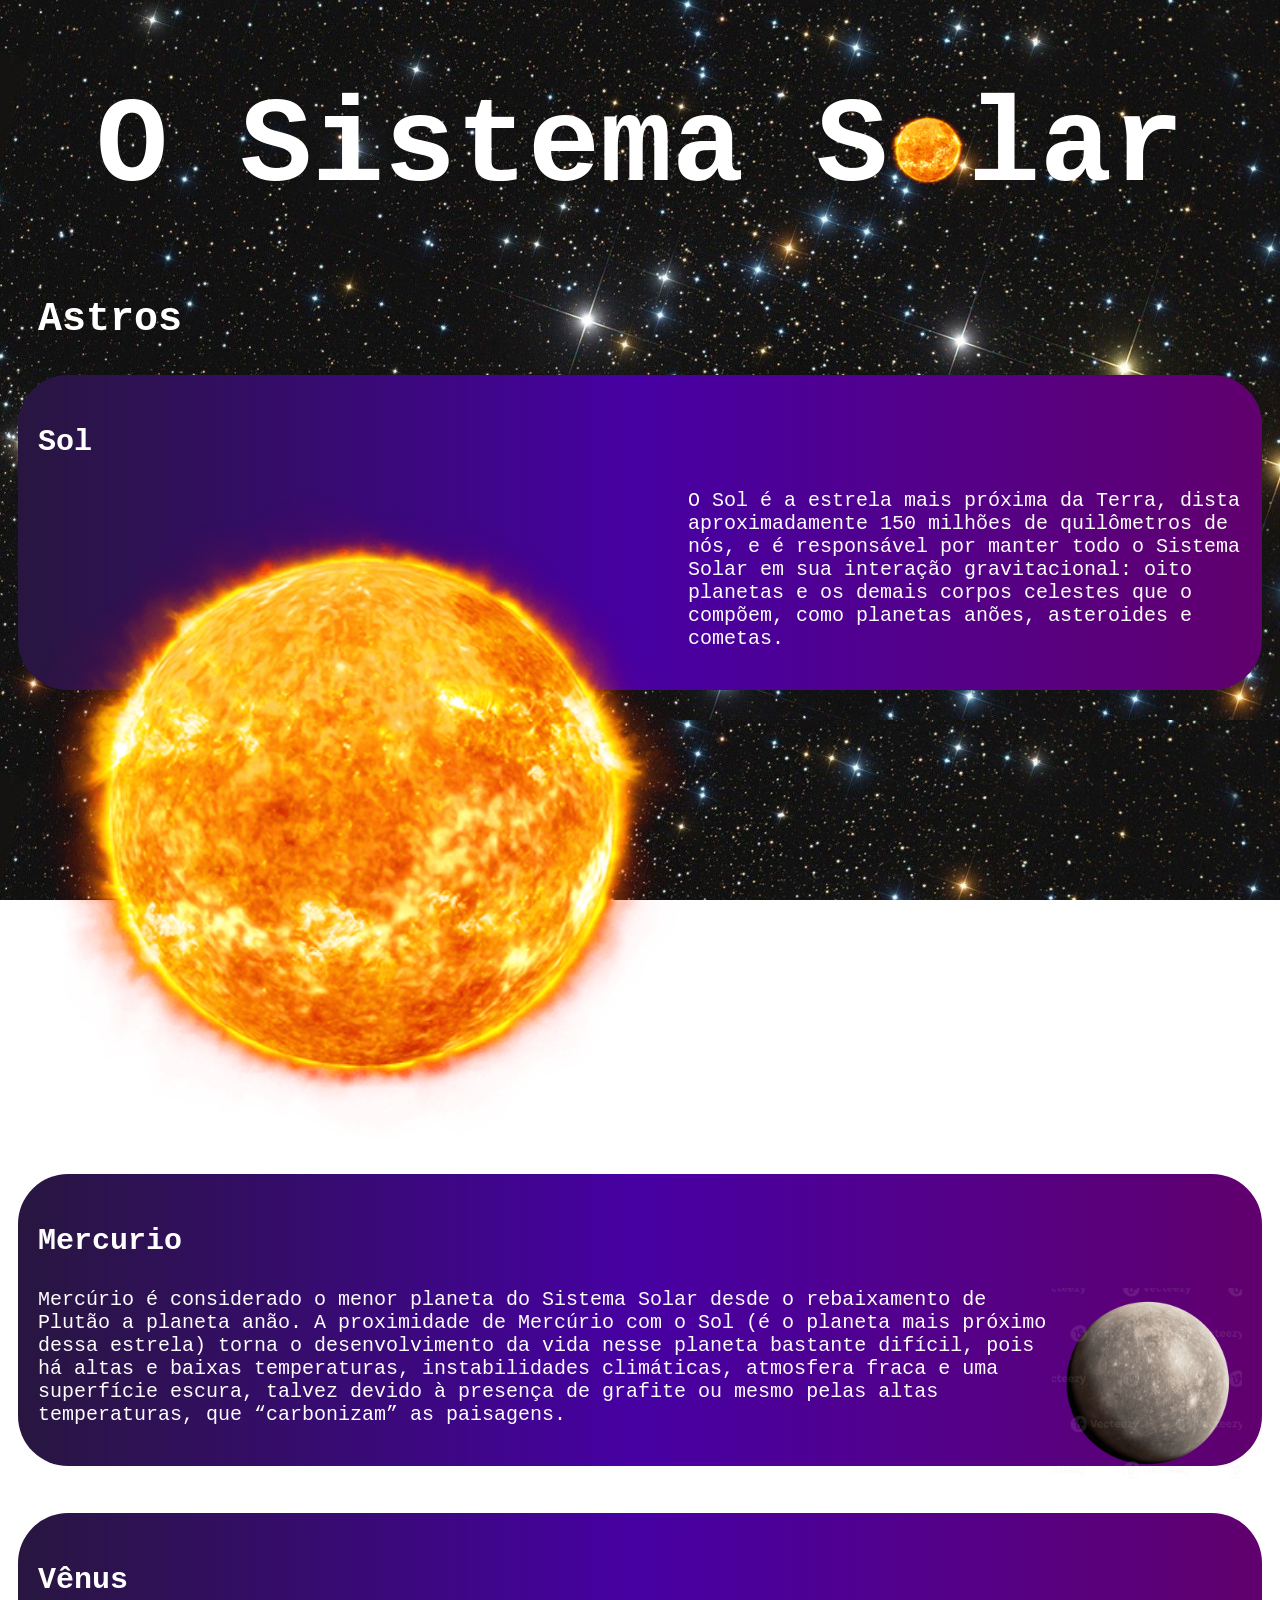
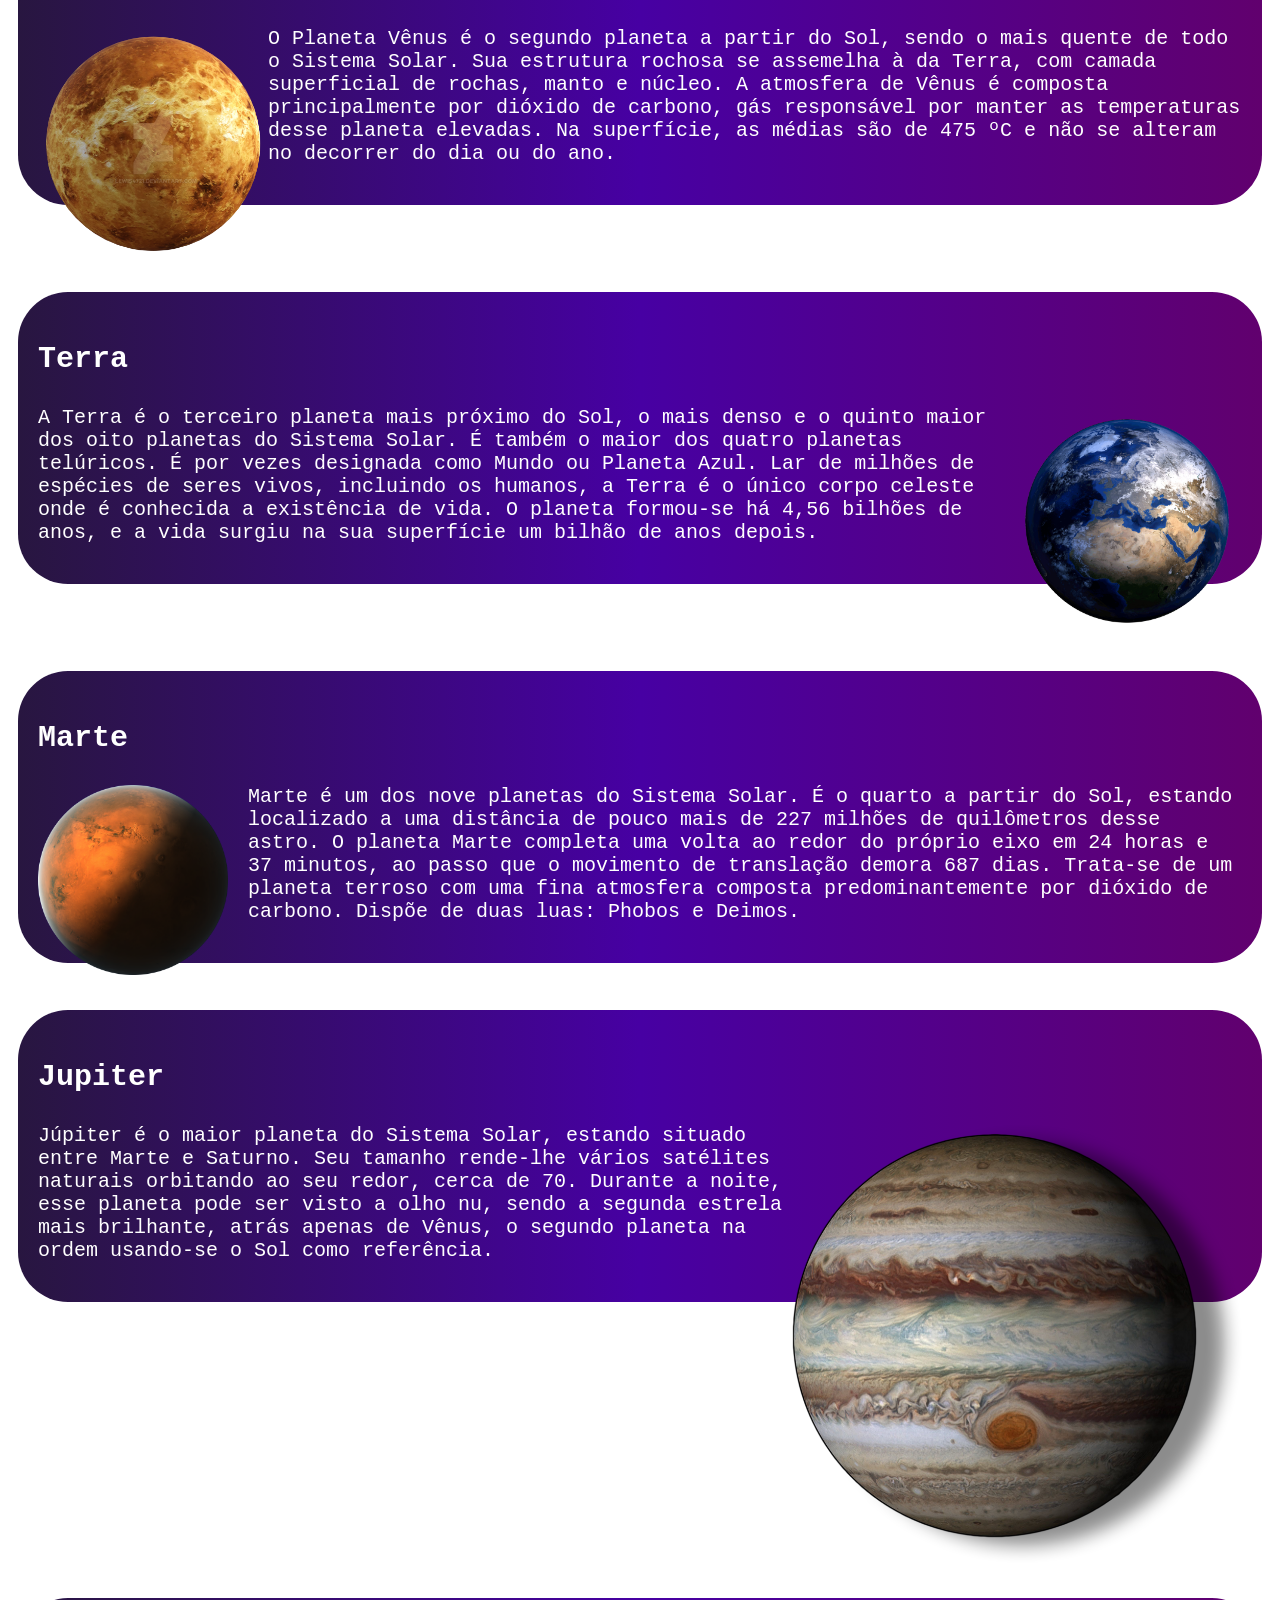
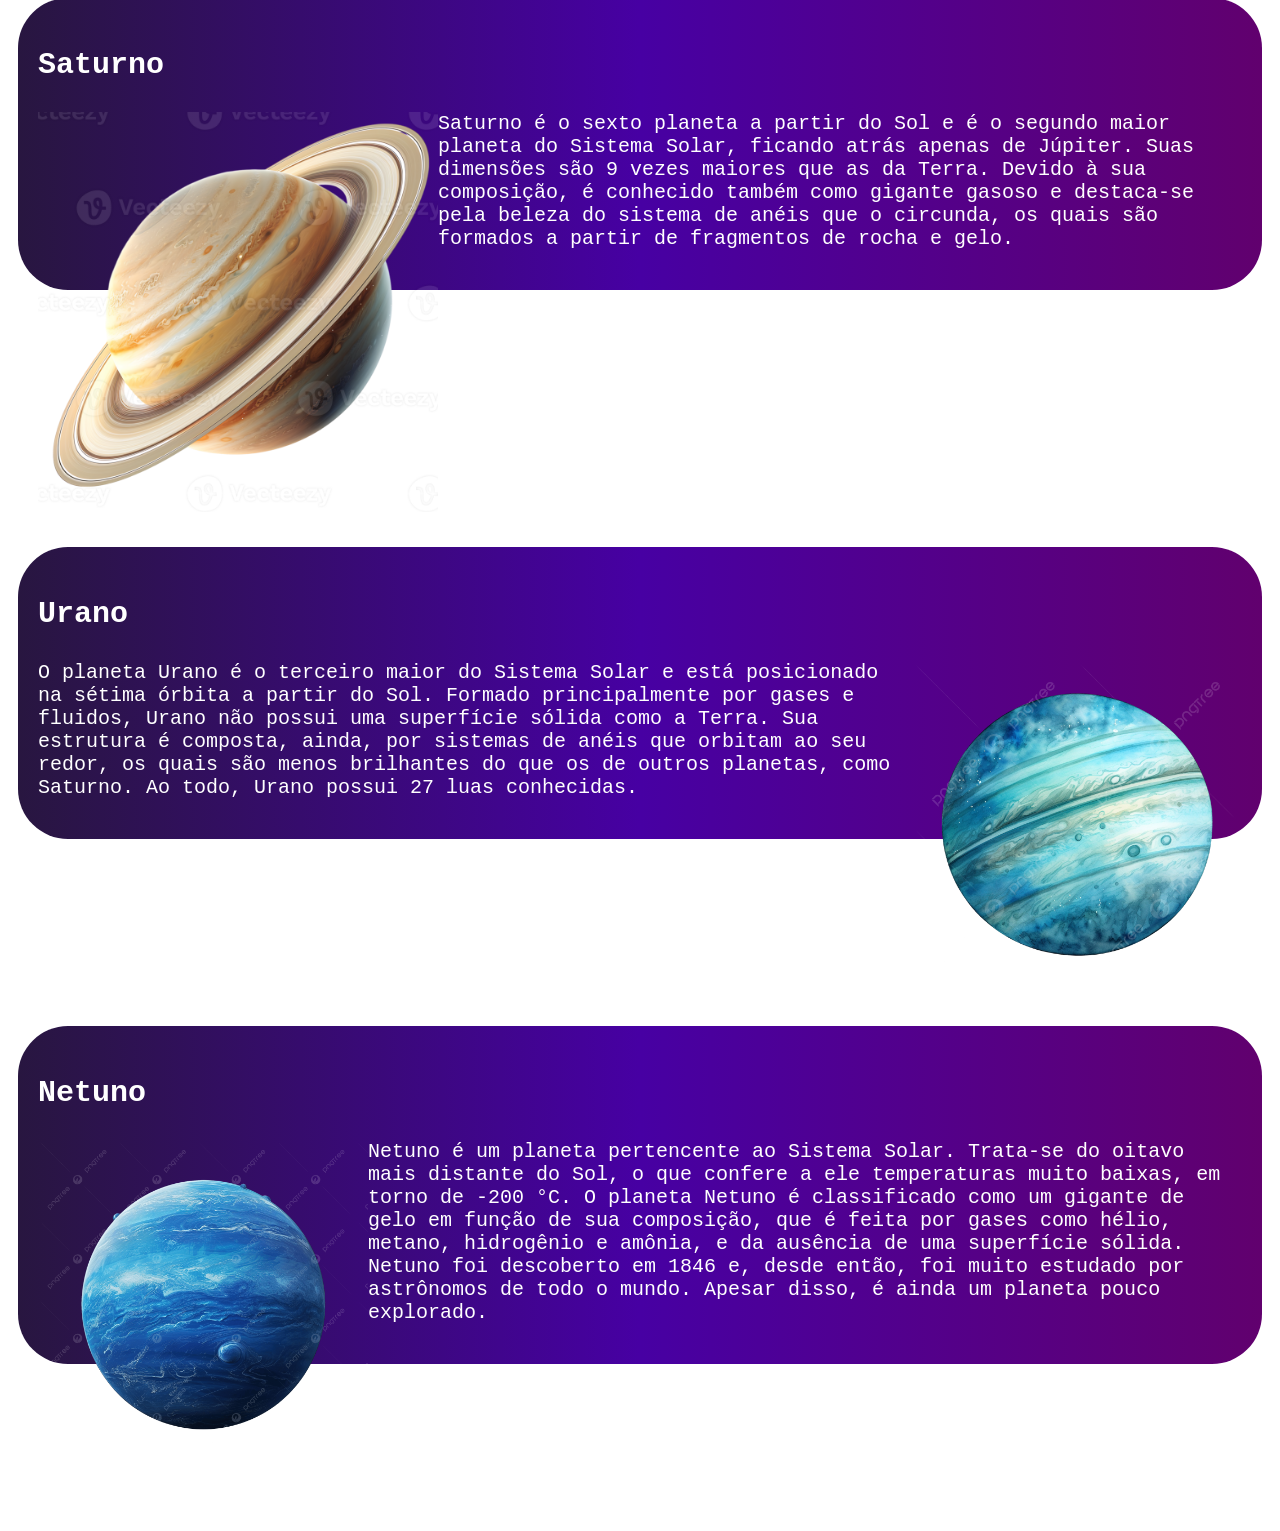
==== sistemasolar/index.html @ aeb7d100 "atualização" ====
<!doctype html>
<html>
    <head>
        <title>Sistema Solar</title>
        <link rel="stylesheet" href="/src/css/sistema-solar.css">
    </head>
    <body>
        
        <header>
        <h1>O Sistema S<span><img src="/src/assets/img/astros/sol.png"></span>lar</h1>
        </header>

      
       <div id="astros">
        <h2>Astros</h2>
        <div id="sol">
            <h3>Sol</h3>
            <img src="/src/assets/img/astros/sol.png" id="solImg">
            <p>
                O Sol é a estrela mais próxima da Terra, dista aproximadamente 150 milhões de quilômetros de nós, 
                e é responsável por manter todo o Sistema Solar em sua interação gravitacional: oito planetas e os demais corpos celestes que o compõem, 
                como planetas anões, asteroides e cometas.
            </p>
        </div>
        
        <div id="mercurio">
        <h3>Mercurio</h3>
        <img id="mercurioImg" src="/src/assets/img/astros/mercurio.png">
        <p>
            Mercúrio é considerado o menor planeta do Sistema Solar desde o rebaixamento de Plutão a planeta anão.
             A proximidade de Mercúrio com o Sol (é o planeta mais próximo dessa estrela) torna o desenvolvimento da vida nesse planeta bastante difícil,
            pois há altas e baixas temperaturas, instabilidades climáticas, atmosfera fraca e uma superfície escura, 
            talvez devido à presença de grafite ou mesmo pelas altas temperaturas, que “carbonizam” as paisagens.
        </p>
        </div>

        <div id="venus">
            <h3>Vênus</h3>
            <img id="venusImg" src="/src/assets/img/astros/venus.png">
            <p>
                O Planeta Vênus é o segundo planeta a partir do Sol, sendo o mais quente de todo o Sistema Solar. 
                Sua estrutura rochosa se assemelha à da Terra, com camada superficial de rochas, manto e núcleo. 
                A atmosfera de Vênus é composta principalmente por dióxido de carbono, gás responsável por manter as temperaturas desse planeta elevadas. 
                Na superfície, as médias são de 475 ºC e não se alteram no decorrer do dia ou do ano.
            </p>
        </div>


        <div id="terra">
            <h3>Terra</h3>
            <img id="terraImg" src="/src/assets/img/astros/terra.png">
            <p>
                A Terra é o terceiro planeta mais próximo do Sol, o mais denso e o quinto maior dos oito planetas do Sistema Solar. 
                É também o maior dos quatro planetas telúricos. 
                É por vezes designada como Mundo ou Planeta Azul. 
                Lar de milhões de espécies de seres vivos, incluindo os humanos, a Terra é o único corpo celeste onde é conhecida a existência de vida. 
                O planeta formou-se há 4,56 bilhões de anos,
                 e a vida surgiu na sua superfície um bilhão de anos depois.
                </p>
        </div>

        <div id="marte">
            <h3>Marte</h3>
        <img id="marteImg" src="/src/assets/img/astros/marte.png">
        <p>
            Marte é um dos nove planetas do Sistema Solar. 
            É o quarto a partir do Sol, estando localizado a uma distância de pouco mais de 227 milhões de quilômetros desse astro. 
            O planeta Marte completa uma volta ao redor do próprio eixo em 24 horas e 37 minutos, ao passo que o movimento de translação demora 687 dias. 
            Trata-se de um planeta terroso com uma fina atmosfera composta predominantemente por dióxido de carbono. 
            Dispõe de duas luas: Phobos e Deimos.
        </p>
        </div>


        <div id="jupiter">
            <h3>Jupiter</h3>
            <img id="jupiterImg" src="/src/assets/img/astros/jupiter.png" >
            <p>
                Júpiter é o maior planeta do Sistema Solar, estando situado entre Marte e Saturno. 
                Seu tamanho rende-lhe vários satélites naturais orbitando ao seu redor, 
                cerca de 70. Durante a noite, esse planeta pode ser visto a olho nu, sendo a segunda estrela mais brilhante, 
                atrás apenas de Vênus, o segundo planeta na ordem usando-se o Sol como referência.
            </p>

        </div>

        <div id="saturno">
            <h3>Saturno</h3>
            <img src="/src/assets/img/astros/saturno.png" id="saturnoImg">
            <p>
                Saturno é o sexto planeta a partir do Sol e é o segundo maior planeta do Sistema Solar, 
                ficando atrás apenas de Júpiter. Suas dimensões são 9 vezes maiores que as da Terra. Devido à sua composição,
                 é conhecido também como gigante gasoso e destaca-se pela beleza do sistema de anéis que o circunda, 
                os quais são formados a partir de fragmentos de rocha e gelo.
            </p>
        </div>

        <div id="urano">
            <h3>Urano</h3>
            <img src="/src/assets/img/astros/urano.png" id="uranoImg">
            <p>
                O planeta Urano é o terceiro maior do Sistema Solar e está posicionado na sétima órbita a partir do Sol.
                 Formado principalmente por gases e fluidos, Urano não possui uma superfície sólida como a Terra. 
                Sua estrutura é composta, ainda, por sistemas de anéis que orbitam ao seu redor, 
                os quais são menos brilhantes do que os de outros planetas, como Saturno. 
                Ao todo, Urano possui 27 luas conhecidas.
            </p>
        </div>

        <div id="netuno">
            <h3>Netuno</h3>
            <img src="/src/assets/img/astros/netuno.png" id="netunoImg">
            <p>
                Netuno é um planeta pertencente ao Sistema Solar. Trata-se do oitavo mais distante do Sol,
                 o que confere a ele temperaturas muito baixas, 
                em torno de -200 °C. O planeta Netuno é classificado como um gigante de gelo em função de sua composição, 
                que é feita por gases como hélio, metano, hidrogênio e amônia, e da ausência de uma superfície sólida. Netuno foi descoberto em 1846 e, 
                desde então, foi muito estudado por astrônomos de todo o mundo. Apesar disso, é ainda um planeta pouco explorado.
            </p>
        </div>
        </div>
        

        <footer>
            Todos os direitos reservados ©
        </footer>
        
        <script src="/src/js/sistema-solar.js"></script>
    </body>
</html>
---- src/css/sistema-solar.css ----
body{
    font-family: 'Courier New', Courier, monospace;
    color: #ffffff;
    background-image: url('/src/assets/img/backgrounds/stars.jpg');
    background-attachment: fixed;
    background-size: 100%;
    
}

/*imagens dos planetas*/
#solImg{
    float: left;
    width: 650px;
}
#mercurioImg{
    float: right;
    width: 190px;
}
#venusImg{
    float: left;
    width: 230px;
}
#terraImg{
    float: right;
    width: 230px;
}
#marteImg{
    float: left;
    width: 190px;
    margin-right: 20px;
}
#jupiterImg{
    float: right;
    width: 450px;
}
#saturnoImg{
    float: left;
    width: 400px;
}
#uranoImg{
    float: right;
    width: 330px;

}
#netunoImg{
    float: left;
    width: 330px;
}
#astros img{
    margin-bottom: 35px;
}
span img{
    width: 80px;
    position: relative;
    top: 10px;
}


/*astros*/
#astros{
    font-size: 20px;
}
#astros h3{
    font-size: 30px;
}
#sol{
    padding: 20px;
    margin: 10px;
    background: linear-gradient(90deg,rgba(40, 22, 64, 1) 0%, rgba(71, 0, 163, 1) 50%, rgba(97, 0, 110, 1) 100%);
    border-radius: 50px;
}
#mercurio{
    clear: left;
    padding: 20px;
    margin: 10px;
    background: linear-gradient(90deg,rgba(40, 22, 64, 1) 0%, rgba(71, 0, 163, 1) 50%, rgba(97, 0, 110, 1) 100%);
    border-radius: 50px;
    margin-bottom: 30px;
}
#venus{
    clear: right;
    padding: 20px;
    margin: 10px;
    background: linear-gradient(90deg,rgba(40, 22, 64, 1) 0%, rgba(71, 0, 163, 1) 50%, rgba(97, 0, 110, 1) 100%);
    border-radius: 50px;
}
#terra{
    clear: left;
    padding: 20px;
    margin: 10px;
    background: linear-gradient(90deg,rgba(40, 22, 64, 1) 0%, rgba(71, 0, 163, 1) 50%, rgba(97, 0, 110, 1) 100%);
    border-radius: 50px;
    margin-bottom: 30px;
}
#marte{
    clear: right;
    padding: 20px;
    margin: 10px;
    background: linear-gradient(90deg,rgba(40, 22, 64, 1) 0%, rgba(71, 0, 163, 1) 50%, rgba(97, 0, 110, 1) 100%);
    border-radius: 50px;
    margin-bottom: 30px;
}
#jupiter{
    clear: left;
    padding: 20px;
    margin: 10px;
    background: linear-gradient(90deg,rgba(40, 22, 64, 1) 0%, rgba(71, 0, 163, 1) 50%, rgba(97, 0, 110, 1) 100%);
    border-radius: 50px;
}
#saturno{
    clear: right;
    padding: 20px;
    margin: 10px;
    background: linear-gradient(90deg,rgba(40, 22, 64, 1) 0%, rgba(71, 0, 163, 1) 50%, rgba(97, 0, 110, 1) 100%);
    border-radius: 50px;
}
#urano{
    clear: left;
    padding: 20px;
    margin: 10px;
    background: linear-gradient(90deg,rgba(40, 22, 64, 1) 0%, rgba(71, 0, 163, 1) 50%, rgba(97, 0, 110, 1) 100%);
    border-radius: 50px;
}
#netuno{
    clear: right;
    padding: 20px;
    margin: 10px;
    background: linear-gradient(90deg,rgba(40, 22, 64, 1) 0%, rgba(71, 0, 163, 1) 50%, rgba(97, 0, 110, 1) 100%);
    border-radius: 50px;
}

header{
    text-align: center;
    font-size: 60px;
    margin: 20px;
}
div h2{
    font-size: 40px;
    margin-left: 30px;
}

/*footer*/
footer{
    clear: both;
    font-weight: bold;
    text-align: center;
    position: relative;
    bottom: 10px;
}
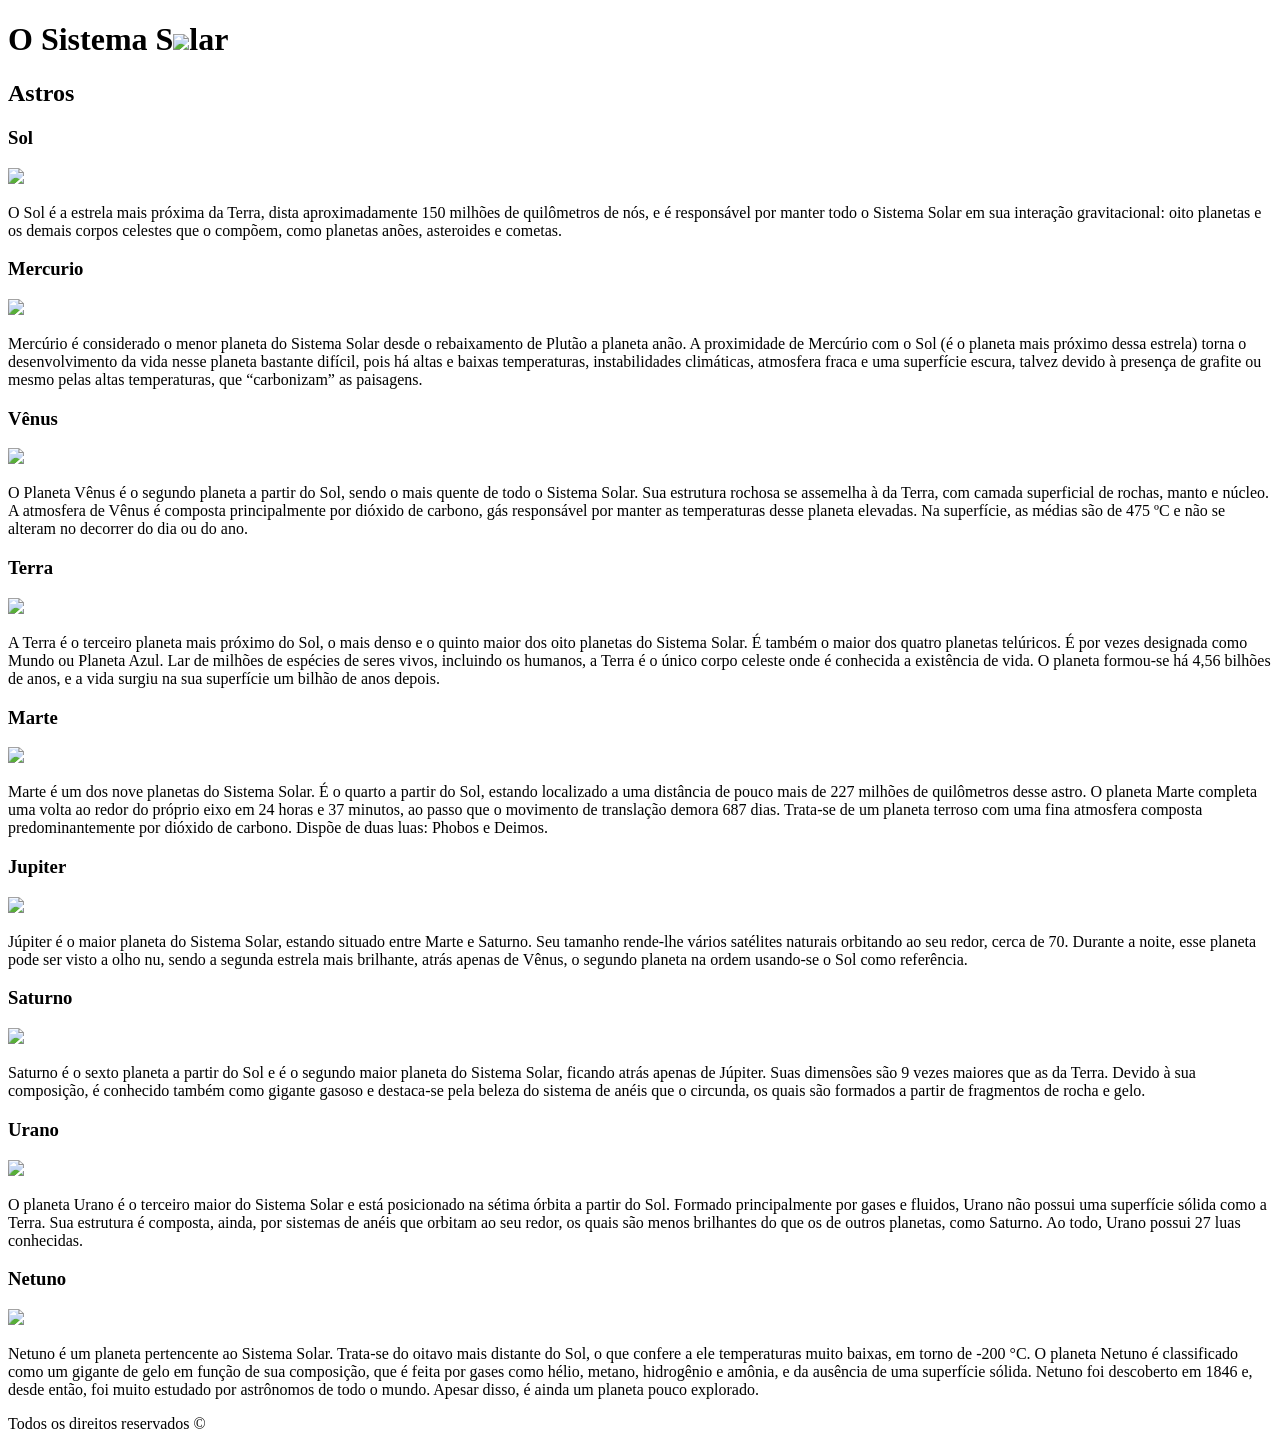
==== commit bc678929: "correção" ====
--- a/sistemasolar/index.html
+++ b/sistemasolar/index.html
@@ -2,12 +2,12 @@
 <html>
     <head>
         <title>Sistema Solar</title>
-        <link rel="stylesheet" href="/src/css/sistema-solar.css">
+        <link rel="stylesheet" href="./sistemasolar/src/css/sistema-solar.css">
     </head>
     <body>
         
         <header>
-        <h1>O Sistema S<span><img src="/src/assets/img/astros/sol.png"></span>lar</h1>
+        <h1>O Sistema S<span><img src="./sistemasolar/src/assets/img/astros/sol.png"></span>lar</h1>
         </header>
 
       
@@ -15,7 +15,7 @@
         <h2>Astros</h2>
         <div id="sol">
             <h3>Sol</h3>
-            <img src="/src/assets/img/astros/sol.png" id="solImg">
+            <img src="./sistemasolar/src/assets/img/astros/sol.png" id="solImg">
             <p>
                 O Sol é a estrela mais próxima da Terra, dista aproximadamente 150 milhões de quilômetros de nós, 
                 e é responsável por manter todo o Sistema Solar em sua interação gravitacional: oito planetas e os demais corpos celestes que o compõem, 
@@ -25,7 +25,7 @@
         
         <div id="mercurio">
         <h3>Mercurio</h3>
-        <img id="mercurioImg" src="/src/assets/img/astros/mercurio.png">
+        <img id="mercurioImg" src="./sistemasolar/src/assets/img/astros/mercurio.png">
         <p>
             Mercúrio é considerado o menor planeta do Sistema Solar desde o rebaixamento de Plutão a planeta anão.
              A proximidade de Mercúrio com o Sol (é o planeta mais próximo dessa estrela) torna o desenvolvimento da vida nesse planeta bastante difícil,
@@ -36,7 +36,7 @@
 
         <div id="venus">
             <h3>Vênus</h3>
-            <img id="venusImg" src="/src/assets/img/astros/venus.png">
+            <img id="venusImg" src="./sistemasolar/src/assets/img/astros/venus.png">
             <p>
                 O Planeta Vênus é o segundo planeta a partir do Sol, sendo o mais quente de todo o Sistema Solar. 
                 Sua estrutura rochosa se assemelha à da Terra, com camada superficial de rochas, manto e núcleo. 
@@ -48,7 +48,7 @@
 
         <div id="terra">
             <h3>Terra</h3>
-            <img id="terraImg" src="/src/assets/img/astros/terra.png">
+            <img id="terraImg" src="./sistemasolar/src/assets/img/astros/terra.png">
             <p>
                 A Terra é o terceiro planeta mais próximo do Sol, o mais denso e o quinto maior dos oito planetas do Sistema Solar. 
                 É também o maior dos quatro planetas telúricos. 
@@ -61,7 +61,7 @@
 
         <div id="marte">
             <h3>Marte</h3>
-        <img id="marteImg" src="/src/assets/img/astros/marte.png">
+        <img id="marteImg" src="./sistemasolar/src/assets/img/astros/marte.png">
         <p>
             Marte é um dos nove planetas do Sistema Solar. 
             É o quarto a partir do Sol, estando localizado a uma distância de pouco mais de 227 milhões de quilômetros desse astro. 
@@ -74,7 +74,7 @@
 
         <div id="jupiter">
             <h3>Jupiter</h3>
-            <img id="jupiterImg" src="/src/assets/img/astros/jupiter.png" >
+            <img id="jupiterImg" src="./sistemasolar/src/assets/img/astros/jupiter.png" >
             <p>
                 Júpiter é o maior planeta do Sistema Solar, estando situado entre Marte e Saturno. 
                 Seu tamanho rende-lhe vários satélites naturais orbitando ao seu redor, 
@@ -86,7 +86,7 @@
 
         <div id="saturno">
             <h3>Saturno</h3>
-            <img src="/src/assets/img/astros/saturno.png" id="saturnoImg">
+            <img src="./sistemasolar/src/assets/img/astros/saturno.png" id="saturnoImg">
             <p>
                 Saturno é o sexto planeta a partir do Sol e é o segundo maior planeta do Sistema Solar, 
                 ficando atrás apenas de Júpiter. Suas dimensões são 9 vezes maiores que as da Terra. Devido à sua composição,
@@ -97,7 +97,7 @@
 
         <div id="urano">
             <h3>Urano</h3>
-            <img src="/src/assets/img/astros/urano.png" id="uranoImg">
+            <img src="./sistemasolar/src/assets/img/astros/urano.png" id="uranoImg">
             <p>
                 O planeta Urano é o terceiro maior do Sistema Solar e está posicionado na sétima órbita a partir do Sol.
                  Formado principalmente por gases e fluidos, Urano não possui uma superfície sólida como a Terra. 
@@ -109,7 +109,7 @@
 
         <div id="netuno">
             <h3>Netuno</h3>
-            <img src="/src/assets/img/astros/netuno.png" id="netunoImg">
+            <img src="./sistemasolar/src/assets/img/astros/netuno.png" id="netunoImg">
             <p>
                 Netuno é um planeta pertencente ao Sistema Solar. Trata-se do oitavo mais distante do Sol,
                  o que confere a ele temperaturas muito baixas, 
@@ -125,6 +125,6 @@
             Todos os direitos reservados ©
         </footer>
         
-        <script src="/src/js/sistema-solar.js"></script>
+        <script src="./sistemasolar/src/js/sistema-solar.js"></script>
     </body>
 </html>
